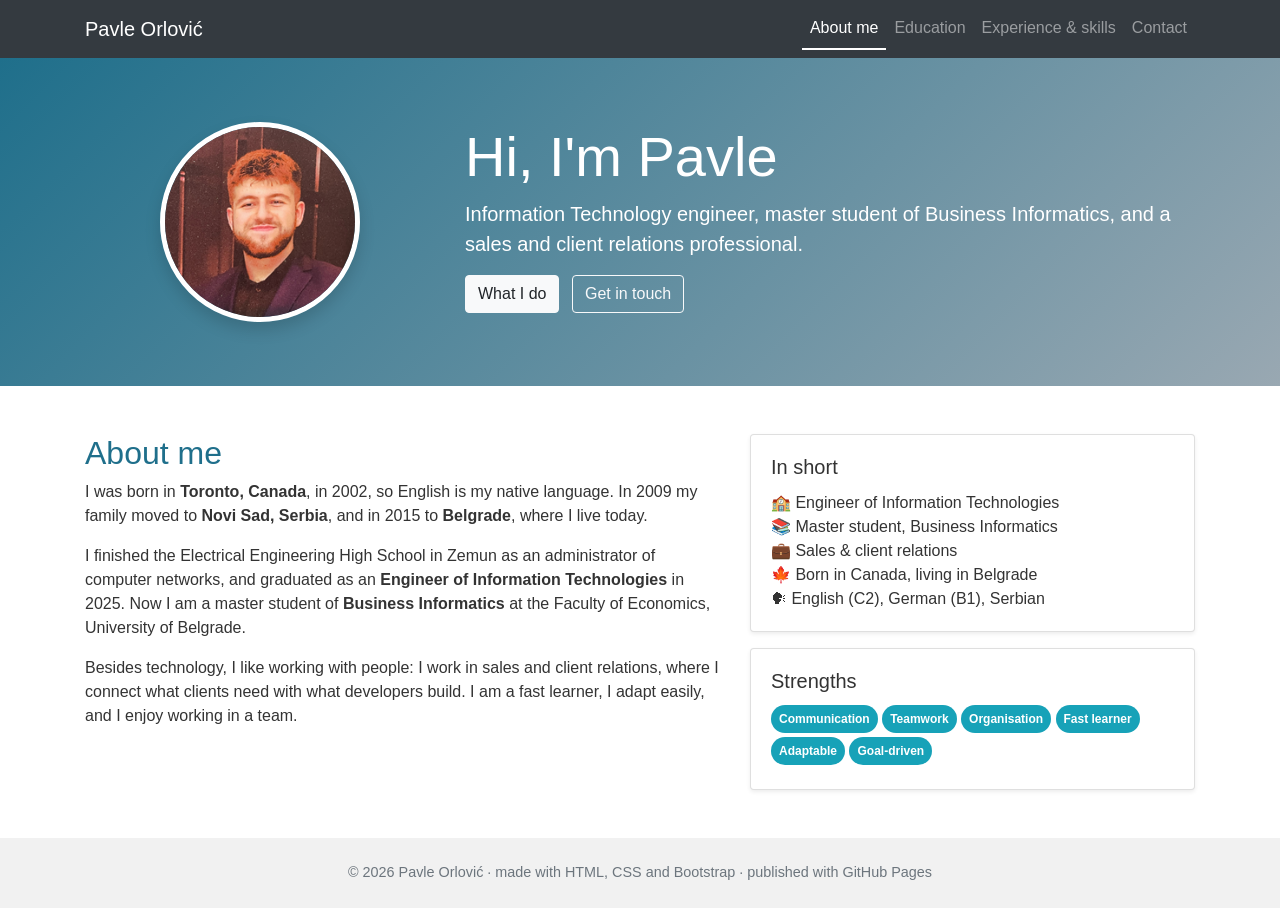
==== index.html @ 9bb32182 "Homework 1: personal web presentation (HTML, CSS, Bootstrap)" ====
<!DOCTYPE html>
<html lang="en">

<head>
    <meta charset="utf-8">
    <meta name="viewport" content="width=device-width, initial-scale=1">
    <meta name="description" content="Pavle Orlović - personal web presentation">
    <title>Pavle Orlović</title>
    <link rel="stylesheet" href="https://maxcdn.bootstrapcdn.com/bootstrap/4.5.2/css/bootstrap.min.css">
    <link rel="stylesheet" href="css/style.css">
</head>

<body>
    <!-- the menu: the same on every page; on a narrow screen it folds into a button -->
    <nav class="navbar navbar-expand-md navbar-dark bg-dark">
        <div class="container">
            <a class="navbar-brand" href="index.html">Pavle Orlović</a>
            <button class="navbar-toggler" type="button" data-toggle="collapse" data-target="#menu">
                <span class="navbar-toggler-icon"></span>
            </button>
            <div class="collapse navbar-collapse" id="menu">
                <ul class="navbar-nav ml-auto">
                    <li class="nav-item"><a class="nav-link active" href="index.html">About me</a></li>
                    <li class="nav-item"><a class="nav-link" href="education.html">Education</a></li>
                    <li class="nav-item"><a class="nav-link" href="experience.html">Experience &amp; skills</a></li>
                    <li class="nav-item"><a class="nav-link" href="contact.html">Contact</a></li>
                </ul>
            </div>
        </div>
    </nav>

    <!-- the welcome area -->
    <header class="hero">
        <div class="container">
            <div class="row align-items-center">
                <div class="col-md-4 text-center mb-4 mb-md-0">
                    <img src="images/pavle.png" alt="Photo of Pavle Orlović" class="photo rounded-circle shadow">
                </div>
                <div class="col-md-8">
                    <h1 class="display-4">Hi, I'm Pavle</h1>
                    <p class="lead">
                        Information Technology engineer, master student of Business Informatics,
                        and a sales and client relations professional.
                    </p>
                    <a href="experience.html" class="btn btn-light mr-2 mb-2">What I do</a>
                    <a href="contact.html" class="btn btn-outline-light mb-2">Get in touch</a>
                </div>
            </div>
        </div>
    </header>

    <main class="container mt-5">
        <div class="row">
            <div class="col-lg-7 mb-4">
                <h2>About me</h2>
                <p>
                    I was born in <strong>Toronto, Canada</strong>, in 2002, so English is my native language.
                    In 2009 my family moved to <strong>Novi Sad, Serbia</strong>, and in 2015 to <strong>Belgrade</strong>,
                    where I live today.
                </p>
                <p>
                    I finished the Electrical Engineering High School in Zemun as an administrator of computer networks,
                    and graduated as an <strong>Engineer of Information Technologies</strong> in 2025.
                    Now I am a master student of <strong>Business Informatics</strong> at the Faculty of Economics,
                    University of Belgrade.
                </p>
                <p>
                    Besides technology, I like working with people: I work in sales and client relations,
                    where I connect what clients need with what developers build.
                    I am a fast learner, I adapt easily, and I enjoy working in a team.
                </p>
            </div>

            <!-- a few facts, as Bootstrap cards -->
            <div class="col-lg-5">
                <div class="card mb-3 shadow-sm">
                    <div class="card-body">
                        <h5 class="card-title">In short</h5>
                        <ul class="list-unstyled mb-0">
                            <li>&#127979; Engineer of Information Technologies</li>
                            <li>&#128218; Master student, Business Informatics</li>
                            <li>&#128188; Sales &amp; client relations</li>
                            <li>&#127809; Born in Canada, living in Belgrade</li>
                            <li>&#128483; English (C2), German (B1), Serbian</li>
                        </ul>
                    </div>
                </div>
                <div class="card shadow-sm">
                    <div class="card-body">
                        <h5 class="card-title">Strengths</h5>
                        <span class="badge badge-pill badge-info p-2 mb-1">Communication</span>
                        <span class="badge badge-pill badge-info p-2 mb-1">Teamwork</span>
                        <span class="badge badge-pill badge-info p-2 mb-1">Organisation</span>
                        <span class="badge badge-pill badge-info p-2 mb-1">Fast learner</span>
                        <span class="badge badge-pill badge-info p-2 mb-1">Adaptable</span>
                        <span class="badge badge-pill badge-info p-2 mb-1">Goal-driven</span>
                    </div>
                </div>
            </div>
        </div>
    </main>

    <footer>
        <div class="container text-center text-muted">
            &copy; 2026 Pavle Orlović &middot; made with HTML, CSS and Bootstrap &middot; published with GitHub Pages
        </div>
    </footer>

    <!-- Bootstrap needs jQuery and Popper for the menu that folds on narrow screens -->
    <script src="https://ajax.googleapis.com/ajax/libs/jquery/3.5.1/jquery.min.js"></script>
    <script src="https://cdnjs.cloudflare.com/ajax/libs/popper.js/1.16.0/umd/popper.min.js"></script>
    <script src="https://maxcdn.bootstrapcdn.com/bootstrap/4.5.2/js/bootstrap.min.js"></script>
</body>

</html>
---- css/style.css ----
/* My own styles - Bootstrap does most of the work, these are only additions */

:root {
    --accent: #1f6f8b;
}

body {
    font-family: "Segoe UI", Roboto, Arial, sans-serif;
    color: #333;
}

h1,
h2,
h3 {
    color: var(--accent);
}

/* the menu: the link of the page that is shown is underlined */
.navbar .nav-link.active {
    border-bottom: 2px solid #fff;
}

/* the big welcome area on the home page */
.hero {
    background: linear-gradient(135deg, #1f6f8b 0%, #99a8b2 100%);
    color: #fff;
    padding: 4rem 0;
}

.hero h1 {
    color: #fff;
    font-weight: 300;
}

.photo {
    width: 200px;
    height: 200px;
    object-fit: cover;
    border: 5px solid #fff;
}

/* the timeline on the pages Education and Experience */
.timeline {
    border-left: 3px solid var(--accent);
    padding-left: 1.5rem;
    margin-left: .5rem;
}

.timeline-item {
    position: relative;
    margin-bottom: 2rem;
}

/* the dot on the line, in front of every item */
.timeline-item::before {
    content: "";
    position: absolute;
    left: -2.05rem;
    top: .35rem;
    width: 1rem;
    height: 1rem;
    border-radius: 50%;
    background-color: #fff;
    border: 3px solid var(--accent);
}

.timeline-item .years {
    font-weight: bold;
    color: var(--accent);
}

footer {
    background-color: #f1f1f1;
    padding: 1.5rem 0;
    margin-top: 3rem;
    font-size: .9rem;
}
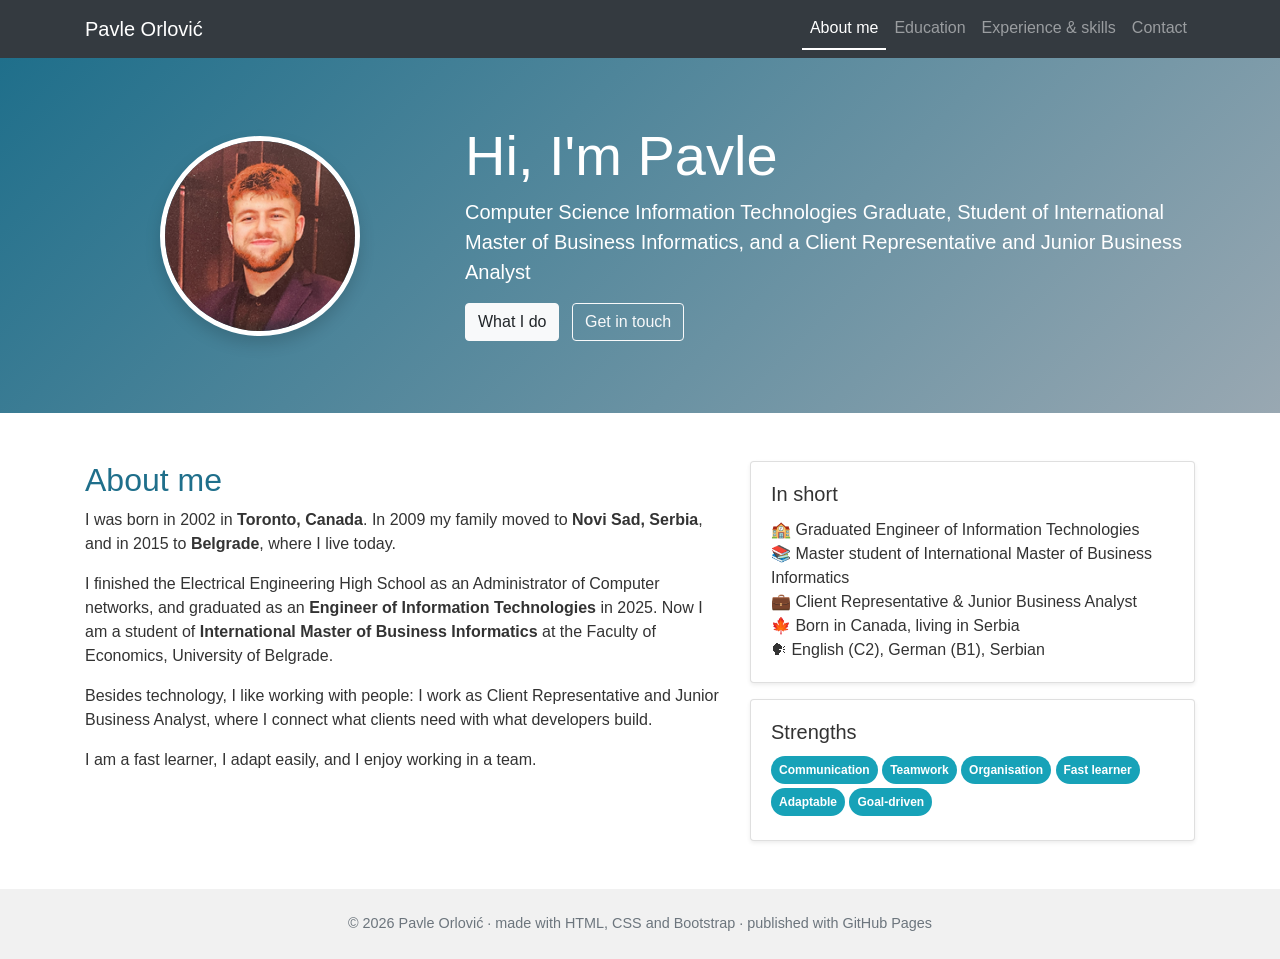
==== commit 1adc5c79: "Update the About me page" ====
--- a/index.html
+++ b/index.html
@@ -39,8 +39,8 @@
                 <div class="col-md-8">
                     <h1 class="display-4">Hi, I'm Pavle</h1>
                     <p class="lead">
-                        Information Technology engineer, master student of Business Informatics,
-                        and a sales and client relations professional.
+                        Computer Science Information Technologies Graduate, Student of International Master
+                        of Business Informatics, and a Client Representative and Junior Business Analyst
                     </p>
                     <a href="experience.html" class="btn btn-light mr-2 mb-2">What I do</a>
                     <a href="contact.html" class="btn btn-outline-light mb-2">Get in touch</a>
@@ -54,19 +54,20 @@
             <div class="col-lg-7 mb-4">
                 <h2>About me</h2>
                 <p>
-                    I was born in <strong>Toronto, Canada</strong>, in 2002, so English is my native language.
-                    In 2009 my family moved to <strong>Novi Sad, Serbia</strong>, and in 2015 to <strong>Belgrade</strong>,
-                    where I live today.
+                    I was born in 2002 in <strong>Toronto, Canada</strong>. In 2009 my family moved to
+                    <strong>Novi Sad, Serbia</strong>, and in 2015 to <strong>Belgrade</strong>, where I live today.
                 </p>
                 <p>
-                    I finished the Electrical Engineering High School in Zemun as an administrator of computer networks,
+                    I finished the Electrical Engineering High School as an Administrator of Computer networks,
                     and graduated as an <strong>Engineer of Information Technologies</strong> in 2025.
-                    Now I am a master student of <strong>Business Informatics</strong> at the Faculty of Economics,
-                    University of Belgrade.
+                    Now I am a student of <strong>International Master of Business Informatics</strong> at the
+                    Faculty of Economics, University of Belgrade.
                 </p>
                 <p>
-                    Besides technology, I like working with people: I work in sales and client relations,
-                    where I connect what clients need with what developers build.
+                    Besides technology, I like working with people: I work as Client Representative and
+                    Junior Business Analyst, where I connect what clients need with what developers build.
+                </p>
+                <p>
                     I am a fast learner, I adapt easily, and I enjoy working in a team.
                 </p>
             </div>
@@ -77,10 +78,10 @@
                     <div class="card-body">
                         <h5 class="card-title">In short</h5>
                         <ul class="list-unstyled mb-0">
-                            <li>&#127979; Engineer of Information Technologies</li>
-                            <li>&#128218; Master student, Business Informatics</li>
-                            <li>&#128188; Sales &amp; client relations</li>
-                            <li>&#127809; Born in Canada, living in Belgrade</li>
+                            <li>&#127979; Graduated Engineer of Information Technologies</li>
+                            <li>&#128218; Master student of International Master of Business Informatics</li>
+                            <li>&#128188; Client Representative &amp; Junior Business Analyst</li>
+                            <li>&#127809; Born in Canada, living in Serbia</li>
                             <li>&#128483; English (C2), German (B1), Serbian</li>
                         </ul>
                     </div>
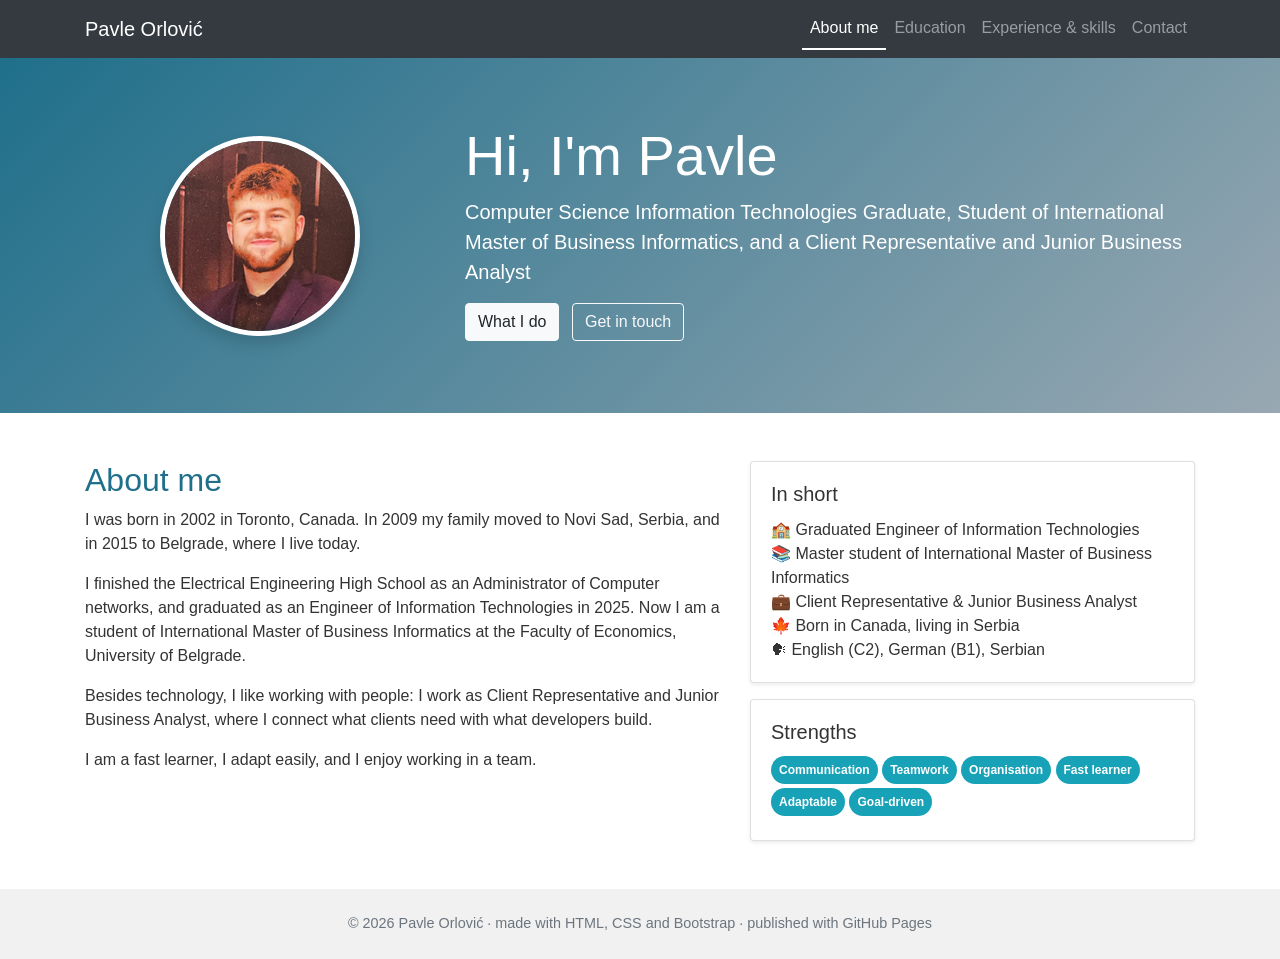
==== commit 9c319242: "Remove bold from the About me text" ====
--- a/index.html
+++ b/index.html
@@ -54,13 +54,13 @@
             <div class="col-lg-7 mb-4">
                 <h2>About me</h2>
                 <p>
-                    I was born in 2002 in <strong>Toronto, Canada</strong>. In 2009 my family moved to
-                    <strong>Novi Sad, Serbia</strong>, and in 2015 to <strong>Belgrade</strong>, where I live today.
+                    I was born in 2002 in Toronto, Canada. In 2009 my family moved to
+                    Novi Sad, Serbia, and in 2015 to Belgrade, where I live today.
                 </p>
                 <p>
                     I finished the Electrical Engineering High School as an Administrator of Computer networks,
-                    and graduated as an <strong>Engineer of Information Technologies</strong> in 2025.
-                    Now I am a student of <strong>International Master of Business Informatics</strong> at the
+                    and graduated as an Engineer of Information Technologies in 2025.
+                    Now I am a student of International Master of Business Informatics at the
                     Faculty of Economics, University of Belgrade.
                 </p>
                 <p>
